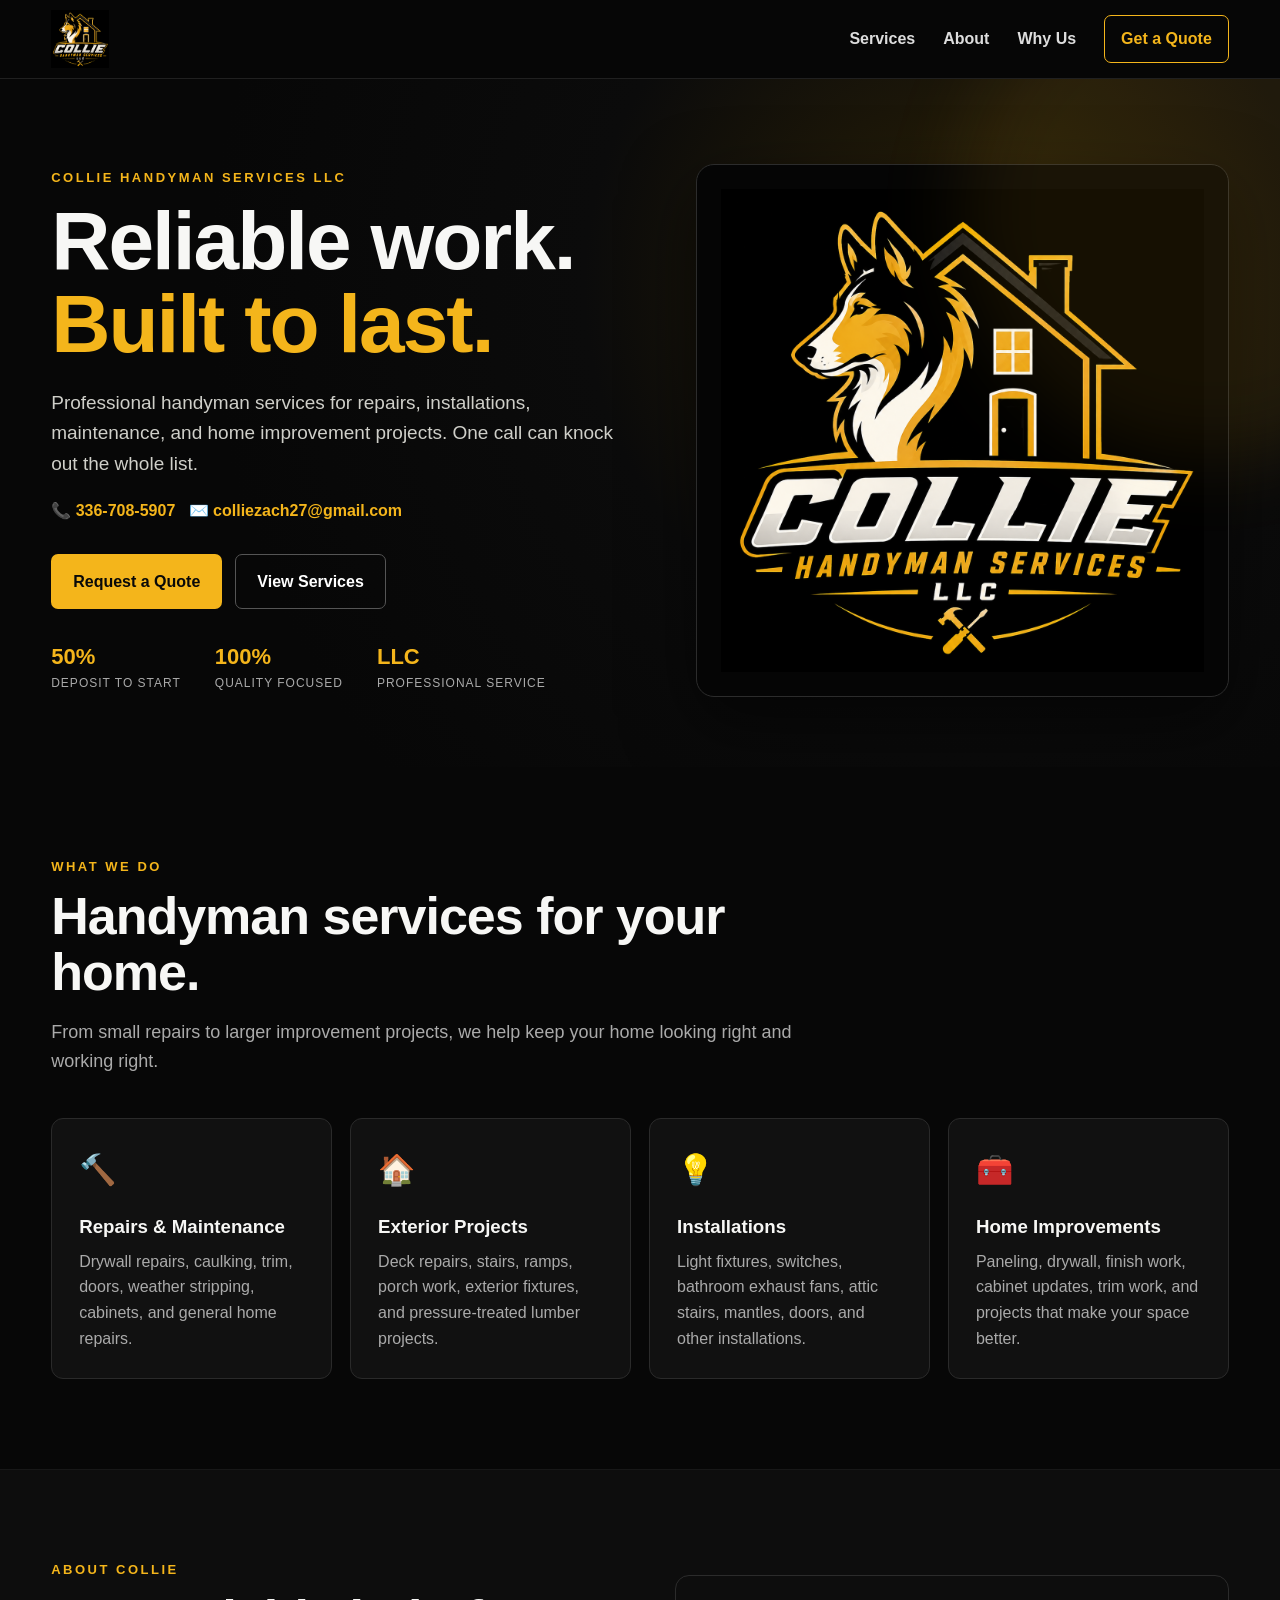
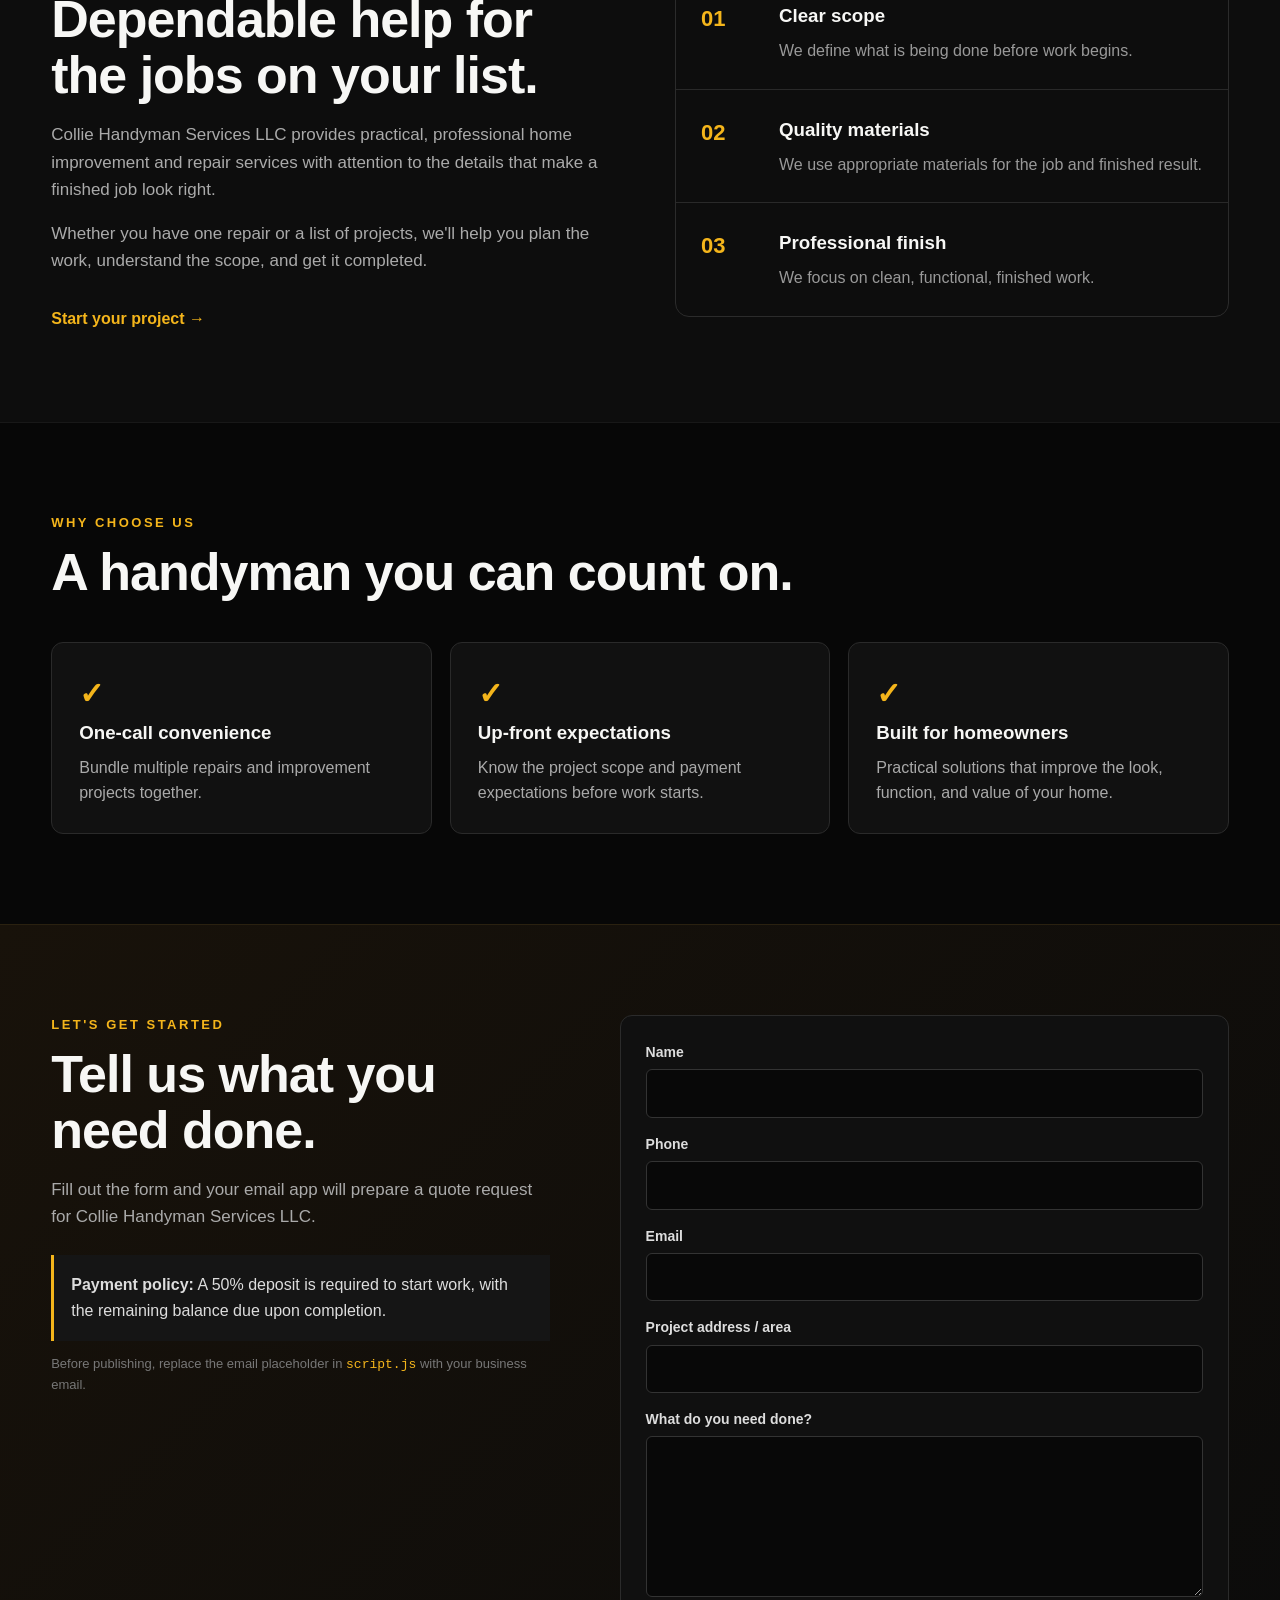
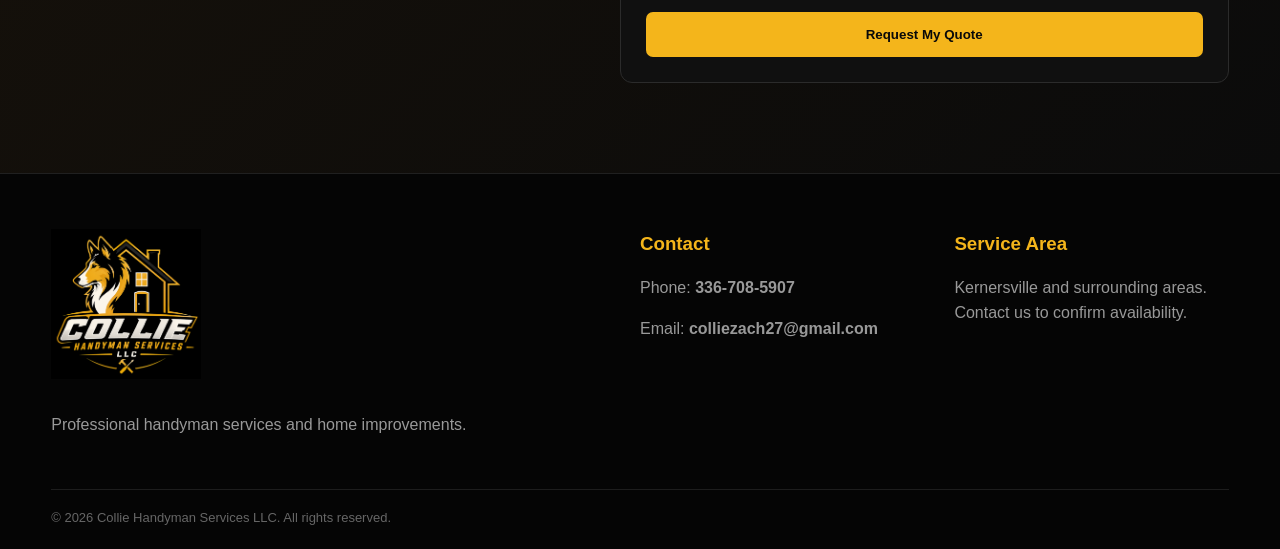
==== index.html @ a6532e0f "Add files via upload" ====
<!DOCTYPE html>
<html lang="en">
<head>
  <meta charset="UTF-8">
  <meta name="viewport" content="width=device-width, initial-scale=1.0">
  <meta name="description" content="Collie Handyman Services LLC — reliable handyman services, repairs, installations, and home improvements.">
  <title>Collie Handyman Services LLC | Home Improvements & Repairs</title>
  <link rel="icon" href="assets/logo.png">
  <link rel="stylesheet" href="style.css">
</head>
<body>
  <header class="site-header">
    <div class="container nav-wrap">
      <a class="brand" href="#top" aria-label="Collie Handyman Services home">
        <img src="assets/logo.png" alt="Collie Handyman Services LLC logo">
      </a>
      <button class="menu-toggle" aria-label="Open menu">☰</button>
      <nav class="nav" aria-label="Main navigation">
        <a href="#services">Services</a>
        <a href="#about">About</a>
        <a href="#work">Why Us</a>
        <a class="nav-cta" href="#quote">Get a Quote</a>
      </nav>
    </div>
  </header>

  <main id="top">
    <section class="hero">
      <div class="hero-glow"></div>
      <div class="container hero-grid">
        <div class="hero-copy">
          <p class="eyebrow">COLLIE HANDYMAN SERVICES LLC</p>
          <h1>Reliable work.<br><span>Built to last.</span></h1>
          <p class="hero-text">
            Professional handyman services for repairs, installations, maintenance,
            and home improvement projects. One call can knock out the whole list.
          </p>
          <p class="contact-quick"><a href="tel:336-708-5907">📞 336-708-5907</a> &nbsp; <a href="mailto:colliezach27@gmail.com">✉️ colliezach27@gmail.com</a></p>
          <div class="hero-buttons">
            <a class="btn btn-gold" href="#quote">Request a Quote</a>
            <a class="btn btn-outline" href="#services">View Services</a>
          </div>
          <div class="trust-row">
            <div><strong>50%</strong><span>Deposit to start</span></div>
            <div><strong>100%</strong><span>Quality focused</span></div>
            <div><strong>LLC</strong><span>Professional service</span></div>
          </div>
        </div>
        <div class="hero-logo-card">
          <img src="assets/logo.png" alt="Collie Handyman Services LLC">
        </div>
      </div>
    </section>

    <section id="services" class="section">
      <div class="container">
        <div class="section-heading">
          <p class="eyebrow">WHAT WE DO</p>
          <h2>Handyman services for your home.</h2>
          <p>From small repairs to larger improvement projects, we help keep your home looking right and working right.</p>
        </div>
        <div class="service-grid">
          <article class="service-card"><div class="icon">🔨</div><h3>Repairs & Maintenance</h3><p>Drywall repairs, caulking, trim, doors, weather stripping, cabinets, and general home repairs.</p></article>
          <article class="service-card"><div class="icon">🏠</div><h3>Exterior Projects</h3><p>Deck repairs, stairs, ramps, porch work, exterior fixtures, and pressure-treated lumber projects.</p></article>
          <article class="service-card"><div class="icon">💡</div><h3>Installations</h3><p>Light fixtures, switches, bathroom exhaust fans, attic stairs, mantles, doors, and other installations.</p></article>
          <article class="service-card"><div class="icon">🧰</div><h3>Home Improvements</h3><p>Paneling, drywall, finish work, cabinet updates, trim work, and projects that make your space better.</p></article>
        </div>
      </div>
    </section>

    <section id="about" class="section dark-section">
      <div class="container split">
        <div>
          <p class="eyebrow">ABOUT COLLIE</p>
          <h2>Dependable help for the jobs on your list.</h2>
          <p>
            Collie Handyman Services LLC provides practical, professional home improvement
            and repair services with attention to the details that make a finished job look right.
          </p>
          <p>
            Whether you have one repair or a list of projects, we'll help you plan the work,
            understand the scope, and get it completed.
          </p>
          <a class="text-link" href="#quote">Start your project →</a>
        </div>
        <div class="feature-box">
          <div class="feature"><span>01</span><div><h3>Clear scope</h3><p>We define what is being done before work begins.</p></div></div>
          <div class="feature"><span>02</span><div><h3>Quality materials</h3><p>We use appropriate materials for the job and finished result.</p></div></div>
          <div class="feature"><span>03</span><div><h3>Professional finish</h3><p>We focus on clean, functional, finished work.</p></div></div>
        </div>
      </div>
    </section>

    <section id="work" class="section">
      <div class="container">
        <div class="section-heading">
          <p class="eyebrow">WHY CHOOSE US</p>
          <h2>A handyman you can count on.</h2>
        </div>
        <div class="why-grid">
          <div class="why-card"><span>✓</span><h3>One-call convenience</h3><p>Bundle multiple repairs and improvement projects together.</p></div>
          <div class="why-card"><span>✓</span><h3>Up-front expectations</h3><p>Know the project scope and payment expectations before work starts.</p></div>
          <div class="why-card"><span>✓</span><h3>Built for homeowners</h3><p>Practical solutions that improve the look, function, and value of your home.</p></div>
        </div>
      </div>
    </section>

    <section id="quote" class="quote-section">
      <div class="container quote-grid">
        <div>
          <p class="eyebrow">LET'S GET STARTED</p>
          <h2>Tell us what you need done.</h2>
          <p>Fill out the form and your email app will prepare a quote request for Collie Handyman Services LLC.</p>
          <div class="deposit-note"><strong>Payment policy:</strong> A 50% deposit is required to start work, with the remaining balance due upon completion.</div>
          <p class="small-note">Before publishing, replace the email placeholder in <code>script.js</code> with your business email.</p>
        </div>
        <form id="quoteForm" class="quote-form">
          <label>Name<input name="name" required></label>
          <label>Phone<input name="phone" type="tel" required></label>
          <label>Email<input name="email" type="email" required></label>
          <label>Project address / area<input name="address"></label>
          <label>What do you need done?<textarea name="project" rows="6" required></textarea></label>
          <button class="btn btn-gold" type="submit">Request My Quote</button>
        </form>
      </div>
    </section>
  </main>

  <footer class="footer">
    <div class="container footer-grid">
      <div>
        <img class="footer-logo" src="assets/logo.png" alt="Collie Handyman Services LLC">
        <p>Professional handyman services and home improvements.</p>
      </div>
      <div>
        <h3>Contact</h3>
        <p>Phone: <strong>336-708-5907</strong></p>
        <p>Email: <strong>colliezach27@gmail.com</strong></p>
      </div>
      <div>
        <h3>Service Area</h3>
        <p>Kernersville and surrounding areas.<br>Contact us to confirm availability.</p>
      </div>
    </div>
    <div class="container copyright">© <span id="year"></span> Collie Handyman Services LLC. All rights reserved.</div>
  </footer>

  <script src="script.js"></script>
</body>
</html>
---- style.css ----
:root{
  --gold:#f4b51b; --gold2:#ffc928; --black:#070707; --panel:#111; --panel2:#171717;
  --white:#f7f7f5; --muted:#b9b9b5; --line:#2a2a2a; --max:1180px;
}
*{box-sizing:border-box} html{scroll-behavior:smooth}
body{margin:0;background:var(--black);color:var(--white);font-family:Arial,Helvetica,sans-serif;line-height:1.6}
a{color:inherit;text-decoration:none}.container{width:min(var(--max),92%);margin:auto}
.site-header{position:sticky;top:0;z-index:20;background:rgba(7,7,7,.94);backdrop-filter:blur(12px);border-bottom:1px solid #202020}
.nav-wrap{height:78px;display:flex;align-items:center;justify-content:space-between}.brand img{height:58px;width:auto;display:block}
.nav{display:flex;gap:28px;align-items:center;font-weight:700}.nav a{color:#ddd}.nav a:hover{color:var(--gold)}.nav-cta{padding:10px 16px;border:1px solid var(--gold);color:var(--gold)!important;border-radius:7px}
.menu-toggle{display:none;background:none;border:0;color:white;font-size:28px}
.hero{position:relative;overflow:hidden;padding:85px 0 70px;background:radial-gradient(circle at 75% 30%,#2b2107 0,#0b0b0b 35%,#070707 70%)}
.hero-glow{position:absolute;width:500px;height:500px;border-radius:50%;right:-180px;top:-120px;background:rgba(244,181,27,.09);filter:blur(40px)}
.hero-grid{display:grid;grid-template-columns:1.05fr .95fr;gap:55px;align-items:center}.eyebrow{letter-spacing:2.5px;color:var(--gold);font-size:13px;font-weight:800;margin:0 0 10px}
h1{font-size:clamp(48px,7vw,82px);line-height:1.02;margin:0 0 22px;letter-spacing:-2px}h1 span{color:var(--gold)}
h2{font-size:clamp(34px,5vw,52px);line-height:1.08;margin:0 0 18px;letter-spacing:-1px}h3{margin:0 0 7px}
.hero-text{font-size:19px;color:#cfcfc9;max-width:650px}.hero-buttons{display:flex;gap:13px;margin:30px 0}
.btn{display:inline-block;padding:14px 21px;border-radius:7px;font-weight:800;border:1px solid transparent;cursor:pointer;text-align:center}.btn-gold{background:var(--gold);color:#090909}.btn-gold:hover{background:var(--gold2)}.btn-outline{border-color:#555;color:white}.btn-outline:hover{border-color:var(--gold);color:var(--gold)}
.hero-logo-card{background:#050505;border:1px solid #2c2c2c;border-radius:18px;padding:24px;box-shadow:0 25px 70px rgba(0,0,0,.55)}.hero-logo-card img{display:block;width:100%;height:auto}
.trust-row{display:flex;gap:34px;margin-top:28px}.trust-row div{display:flex;flex-direction:column}.trust-row strong{color:var(--gold);font-size:22px}.trust-row span{color:#aaa;font-size:12px;text-transform:uppercase;letter-spacing:1px}
.section{padding:90px 0}.section-heading{max-width:760px;margin-bottom:42px}.section-heading>p:last-child{color:#aaa;font-size:18px}
.service-grid{display:grid;grid-template-columns:repeat(4,1fr);gap:18px}.service-card,.why-card{background:var(--panel);border:1px solid var(--line);padding:27px;border-radius:12px}.service-card:hover,.why-card:hover{border-color:#735b1c;transform:translateY(-2px);transition:.2s}.icon{font-size:30px;margin-bottom:18px}.service-card p,.why-card p{color:#aaa;margin:0}
.dark-section{background:#0d0d0d;border-top:1px solid #181818;border-bottom:1px solid #181818}.split{display:grid;grid-template-columns:1fr 1fr;gap:70px;align-items:center}.split>div>p:not(.eyebrow){color:#aaa;font-size:17px}.text-link{display:inline-block;margin-top:15px;color:var(--gold);font-weight:800}
.feature-box{border:1px solid #2b2b2b;border-radius:14px;overflow:hidden}.feature{display:grid;grid-template-columns:60px 1fr;gap:18px;padding:25px;border-bottom:1px solid #292929}.feature:last-child{border-bottom:0}.feature>span{color:var(--gold);font-weight:900;font-size:22px}.feature p{color:#999;margin:0}
.why-grid{display:grid;grid-template-columns:repeat(3,1fr);gap:18px}.why-card span{color:var(--gold);font-size:30px;font-weight:900}
.quote-section{background:linear-gradient(135deg,#18120a,#0b0b0b);padding:90px 0;border-top:1px solid #2a2110}.quote-grid{display:grid;grid-template-columns:.9fr 1.1fr;gap:70px;align-items:start}.quote-grid>div>p:not(.eyebrow){color:#aaa;font-size:17px}.deposit-note{margin-top:25px;padding:17px;border-left:3px solid var(--gold);background:#151515;color:#ddd}.small-note{font-size:13px!important;color:#777!important}.quote-form{display:grid;gap:15px;background:#101010;border:1px solid #2b2b2b;padding:25px;border-radius:12px}.quote-form label{font-weight:700;font-size:14px;color:#ddd}.quote-form input,.quote-form textarea{display:block;width:100%;margin-top:6px;background:#080808;color:white;border:1px solid #333;border-radius:6px;padding:12px;font:inherit;outline:none}.quote-form input:focus,.quote-form textarea:focus{border-color:var(--gold)}
.footer{background:#050505;border-top:1px solid #202020;padding:55px 0 20px}.footer-grid{display:grid;grid-template-columns:2fr 1fr 1fr;gap:40px}.footer-logo{width:150px;max-width:100%;margin-bottom:10px}.footer p{color:#999}.footer h3{color:var(--gold)}.copyright{border-top:1px solid #1d1d1d;margin-top:35px;padding-top:18px;color:#666;font-size:13px}
code{color:var(--gold)}
@media(max-width:900px){.hero-grid,.split,.quote-grid{grid-template-columns:1fr}.service-grid{grid-template-columns:repeat(2,1fr)}.why-grid{grid-template-columns:1fr}.hero-logo-card{max-width:620px}.nav{display:none;position:absolute;top:78px;left:0;right:0;background:#080808;border-bottom:1px solid #222;padding:18px 5%;flex-direction:column;align-items:stretch}.nav.open{display:flex}.menu-toggle{display:block}.footer-grid{grid-template-columns:1fr 1fr}}
@media(max-width:560px){.service-grid,.footer-grid{grid-template-columns:1fr}.hero{padding-top:55px}.section,.quote-section{padding:65px 0}.trust-row{gap:16px}.trust-row strong{font-size:18px}.brand img{height:50px}.hero-buttons{flex-direction:column}.btn{width:100%}}

.contact-quick{font-weight:700;margin-top:16px}.contact-quick a{color:var(--gold)}.contact-quick a:hover{text-decoration:underline}
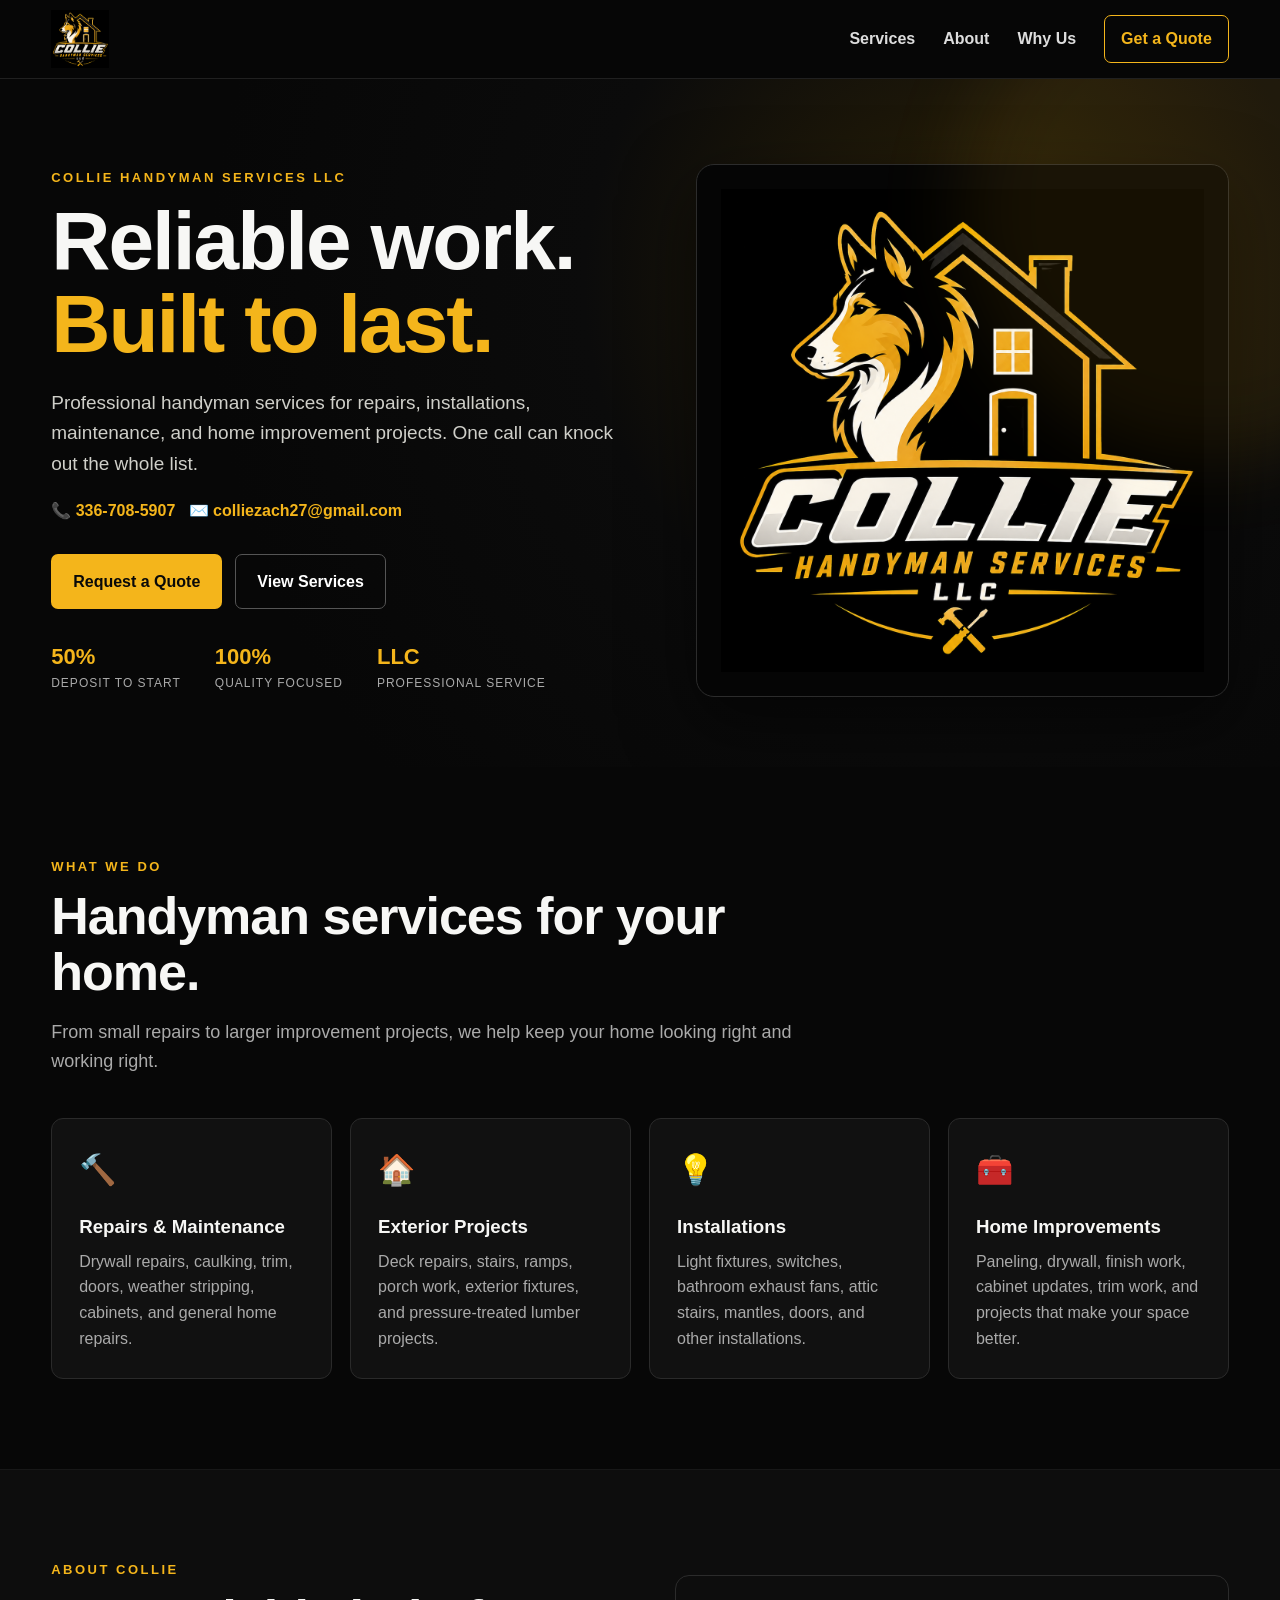
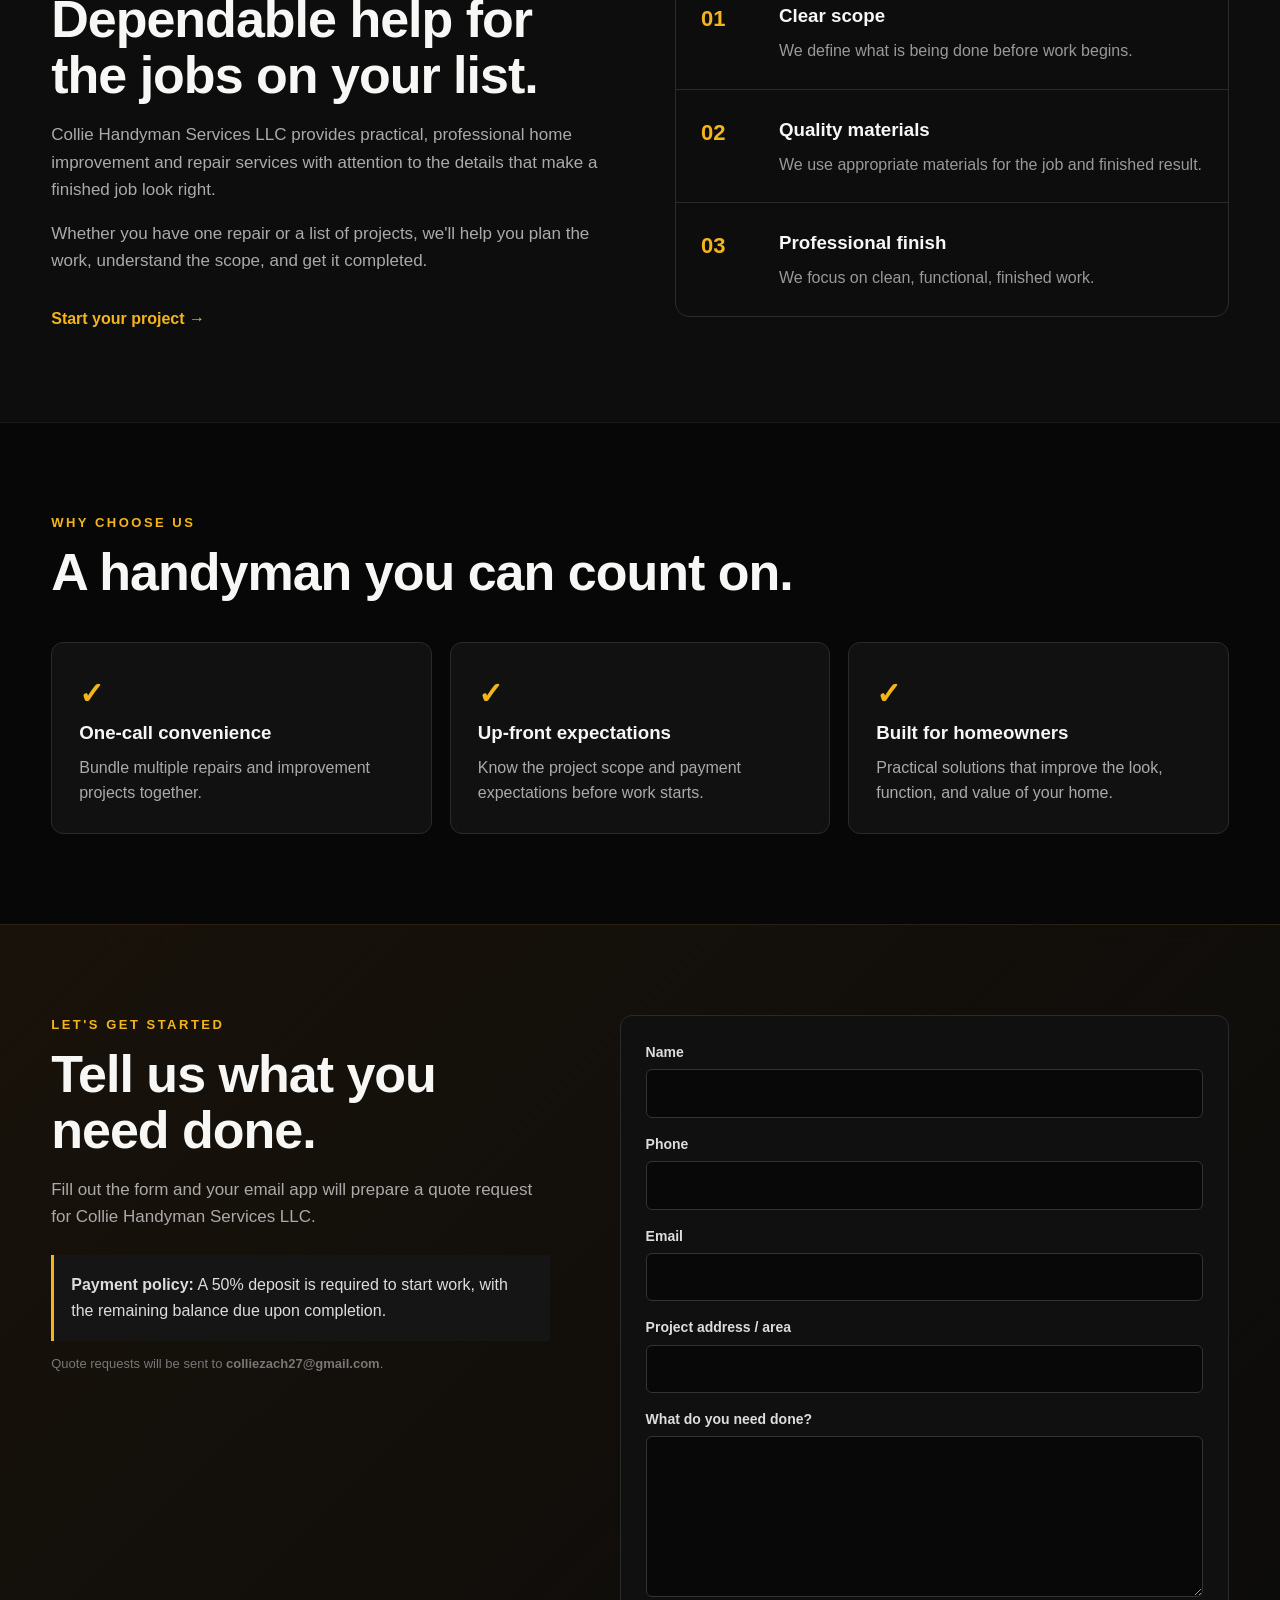
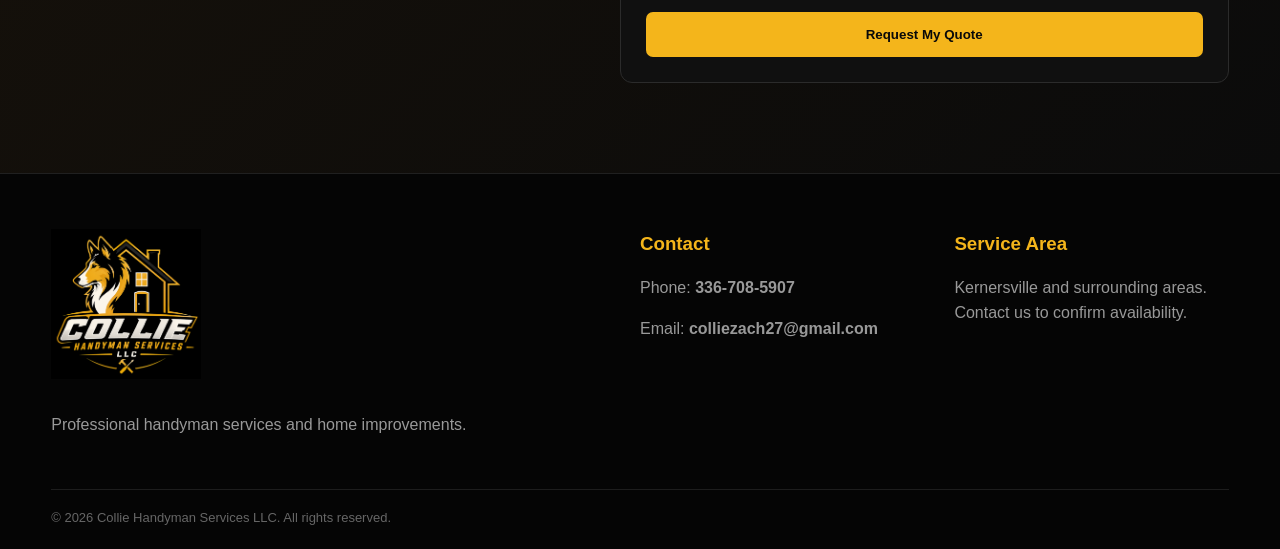
==== commit 49449f76: "Add files via upload" ====
--- a/index.html
+++ b/index.html
@@ -112,7 +112,7 @@
           <h2>Tell us what you need done.</h2>
           <p>Fill out the form and your email app will prepare a quote request for Collie Handyman Services LLC.</p>
           <div class="deposit-note"><strong>Payment policy:</strong> A 50% deposit is required to start work, with the remaining balance due upon completion.</div>
-          <p class="small-note">Before publishing, replace the email placeholder in <code>script.js</code> with your business email.</p>
+          <p class="small-note">Quote requests will be sent to <strong>colliezach27@gmail.com</strong>.</p>
         </div>
         <form id="quoteForm" class="quote-form">
           <label>Name<input name="name" required></label>
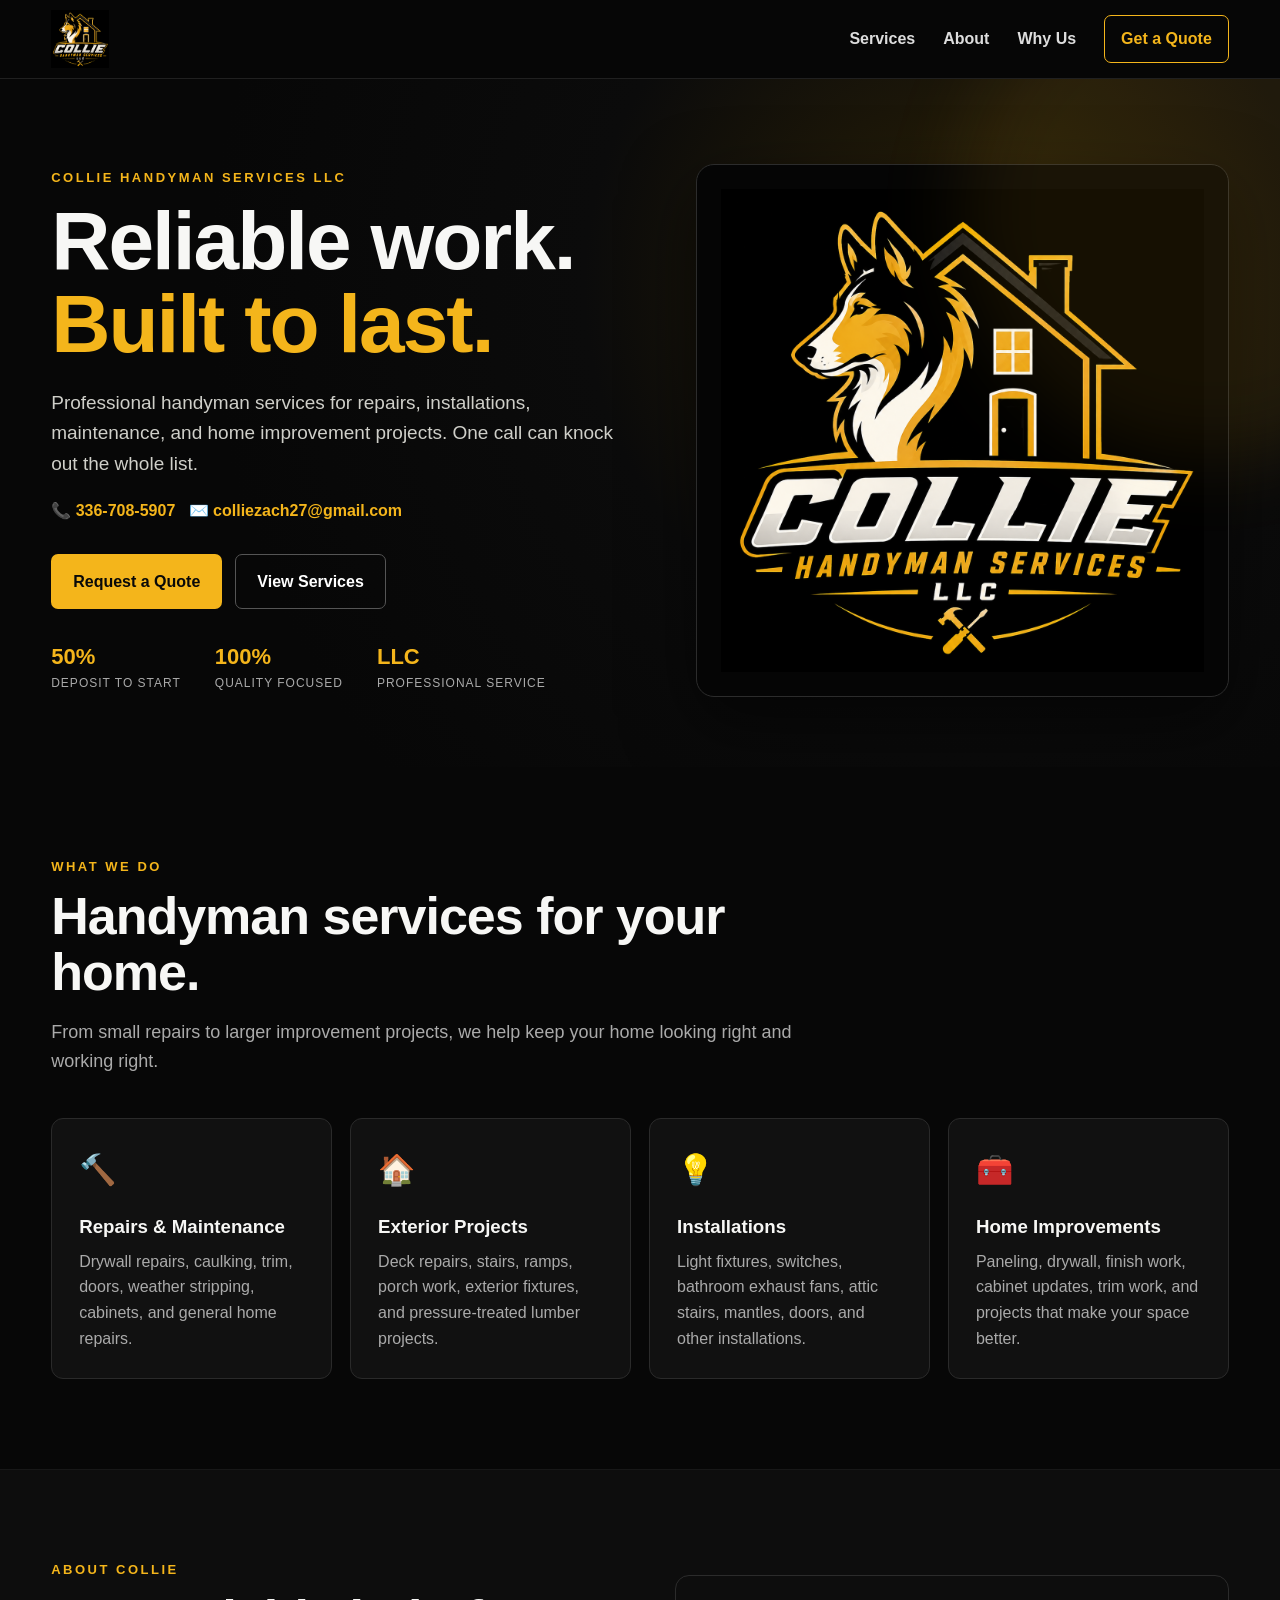
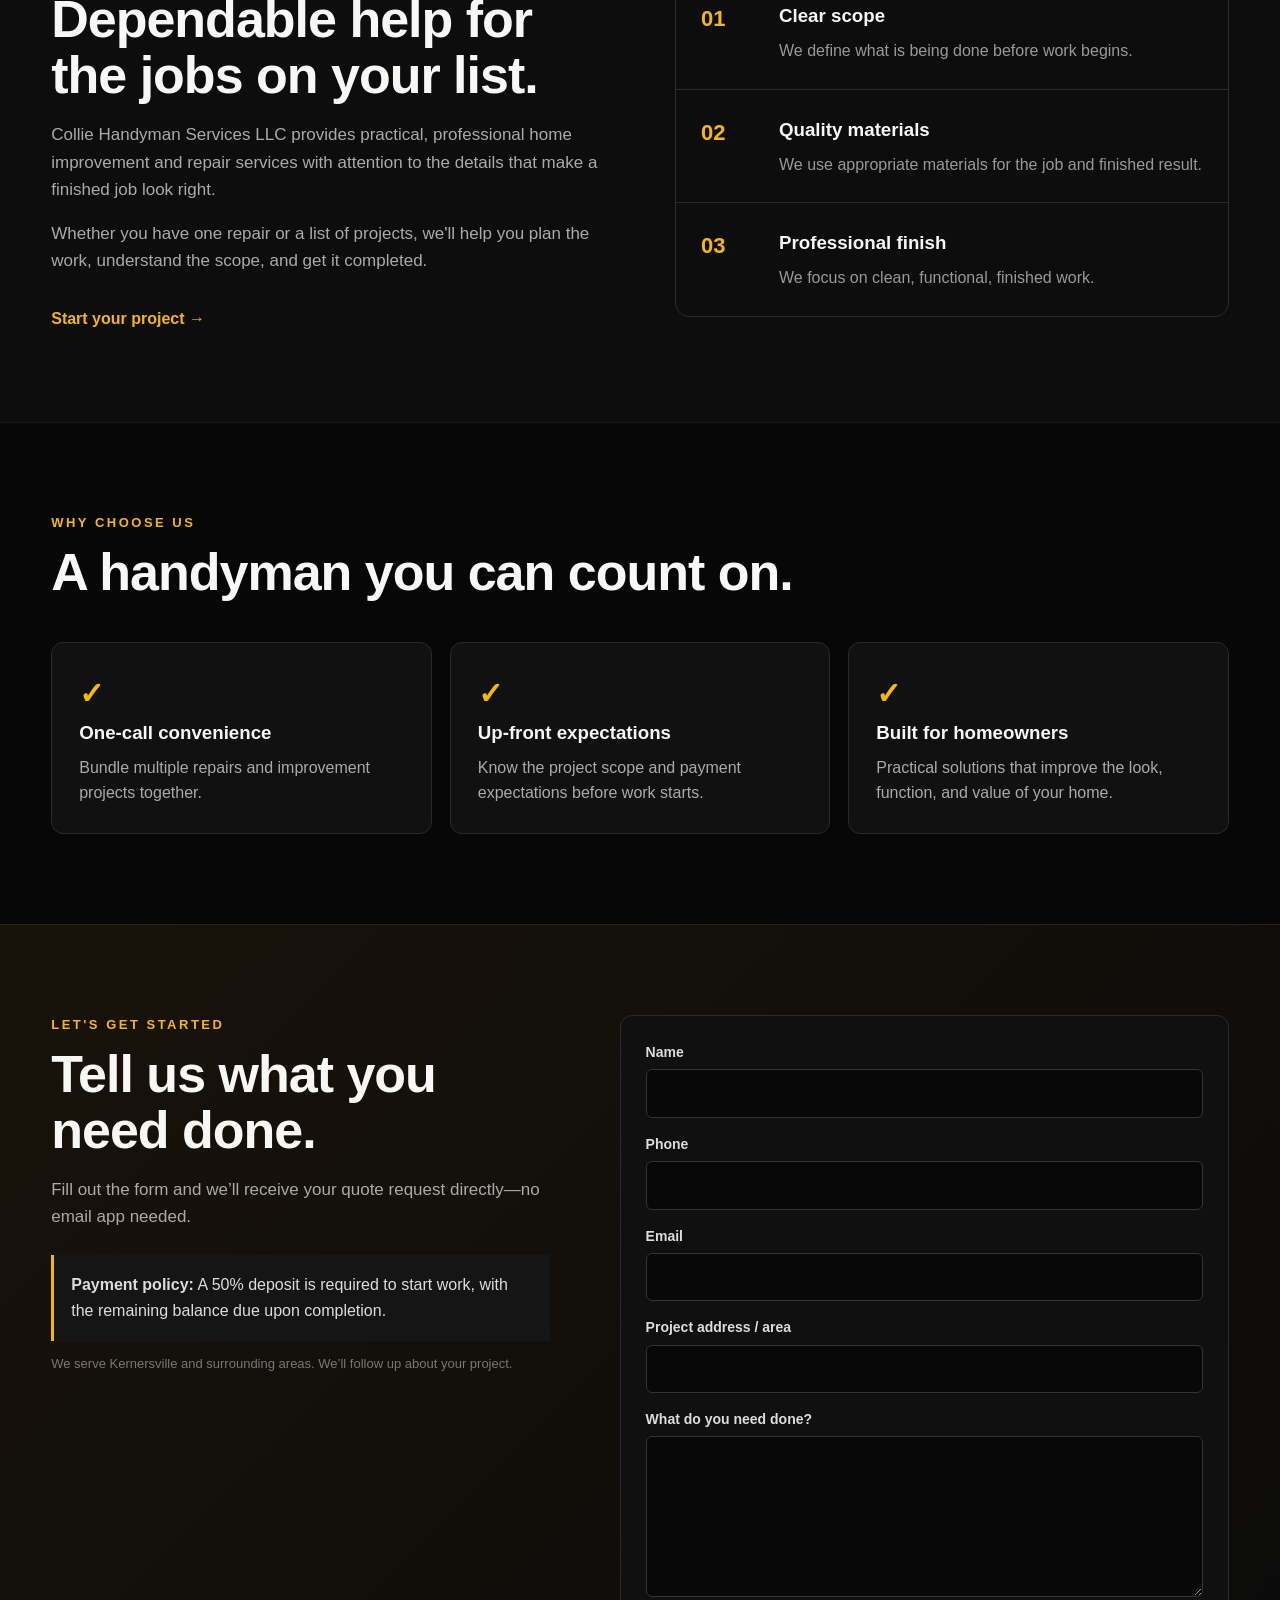
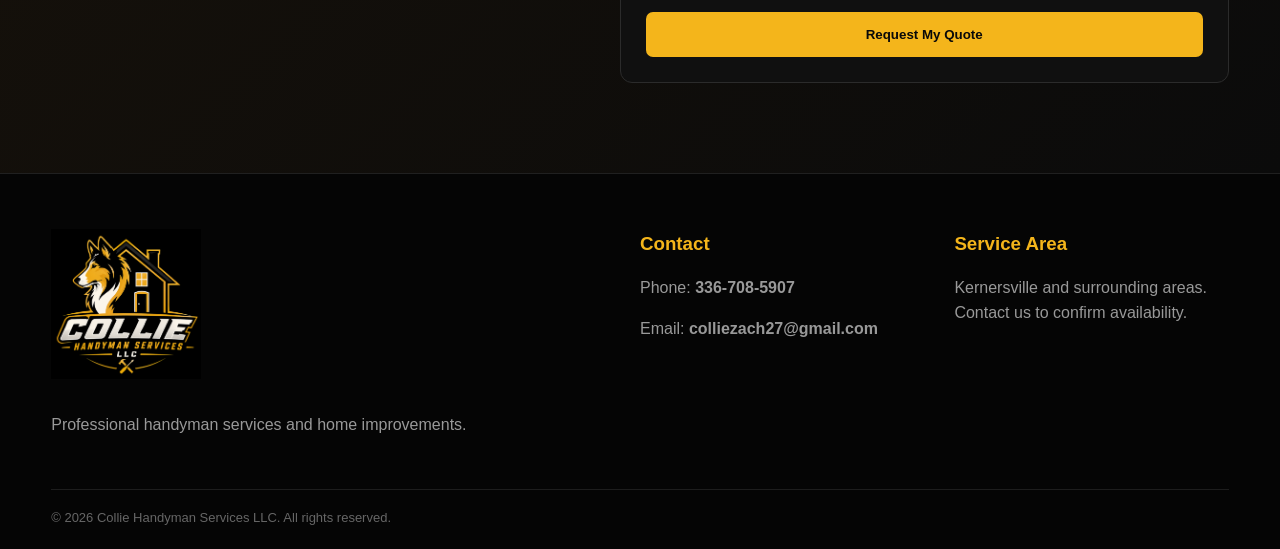
==== commit 4ca0c774: "Add files via upload" ====
--- a/index.html
+++ b/index.html
@@ -1,150 +1,154 @@
-<!DOCTYPE html>
-<html lang="en">
-<head>
-  <meta charset="UTF-8">
-  <meta name="viewport" content="width=device-width, initial-scale=1.0">
-  <meta name="description" content="Collie Handyman Services LLC — reliable handyman services, repairs, installations, and home improvements.">
-  <title>Collie Handyman Services LLC | Home Improvements & Repairs</title>
-  <link rel="icon" href="assets/logo.png">
-  <link rel="stylesheet" href="style.css">
-</head>
-<body>
-  <header class="site-header">
-    <div class="container nav-wrap">
-      <a class="brand" href="#top" aria-label="Collie Handyman Services home">
-        <img src="assets/logo.png" alt="Collie Handyman Services LLC logo">
-      </a>
-      <button class="menu-toggle" aria-label="Open menu">☰</button>
-      <nav class="nav" aria-label="Main navigation">
-        <a href="#services">Services</a>
-        <a href="#about">About</a>
-        <a href="#work">Why Us</a>
-        <a class="nav-cta" href="#quote">Get a Quote</a>
-      </nav>
-    </div>
-  </header>
-
-  <main id="top">
-    <section class="hero">
-      <div class="hero-glow"></div>
-      <div class="container hero-grid">
-        <div class="hero-copy">
-          <p class="eyebrow">COLLIE HANDYMAN SERVICES LLC</p>
-          <h1>Reliable work.<br><span>Built to last.</span></h1>
-          <p class="hero-text">
-            Professional handyman services for repairs, installations, maintenance,
-            and home improvement projects. One call can knock out the whole list.
-          </p>
-          <p class="contact-quick"><a href="tel:336-708-5907">📞 336-708-5907</a> &nbsp; <a href="mailto:colliezach27@gmail.com">✉️ colliezach27@gmail.com</a></p>
-          <div class="hero-buttons">
-            <a class="btn btn-gold" href="#quote">Request a Quote</a>
-            <a class="btn btn-outline" href="#services">View Services</a>
-          </div>
-          <div class="trust-row">
-            <div><strong>50%</strong><span>Deposit to start</span></div>
-            <div><strong>100%</strong><span>Quality focused</span></div>
-            <div><strong>LLC</strong><span>Professional service</span></div>
-          </div>
-        </div>
-        <div class="hero-logo-card">
-          <img src="assets/logo.png" alt="Collie Handyman Services LLC">
-        </div>
-      </div>
-    </section>
-
-    <section id="services" class="section">
-      <div class="container">
-        <div class="section-heading">
-          <p class="eyebrow">WHAT WE DO</p>
-          <h2>Handyman services for your home.</h2>
-          <p>From small repairs to larger improvement projects, we help keep your home looking right and working right.</p>
-        </div>
-        <div class="service-grid">
-          <article class="service-card"><div class="icon">🔨</div><h3>Repairs & Maintenance</h3><p>Drywall repairs, caulking, trim, doors, weather stripping, cabinets, and general home repairs.</p></article>
-          <article class="service-card"><div class="icon">🏠</div><h3>Exterior Projects</h3><p>Deck repairs, stairs, ramps, porch work, exterior fixtures, and pressure-treated lumber projects.</p></article>
-          <article class="service-card"><div class="icon">💡</div><h3>Installations</h3><p>Light fixtures, switches, bathroom exhaust fans, attic stairs, mantles, doors, and other installations.</p></article>
-          <article class="service-card"><div class="icon">🧰</div><h3>Home Improvements</h3><p>Paneling, drywall, finish work, cabinet updates, trim work, and projects that make your space better.</p></article>
-        </div>
-      </div>
-    </section>
-
-    <section id="about" class="section dark-section">
-      <div class="container split">
-        <div>
-          <p class="eyebrow">ABOUT COLLIE</p>
-          <h2>Dependable help for the jobs on your list.</h2>
-          <p>
-            Collie Handyman Services LLC provides practical, professional home improvement
-            and repair services with attention to the details that make a finished job look right.
-          </p>
-          <p>
-            Whether you have one repair or a list of projects, we'll help you plan the work,
-            understand the scope, and get it completed.
-          </p>
-          <a class="text-link" href="#quote">Start your project →</a>
-        </div>
-        <div class="feature-box">
-          <div class="feature"><span>01</span><div><h3>Clear scope</h3><p>We define what is being done before work begins.</p></div></div>
-          <div class="feature"><span>02</span><div><h3>Quality materials</h3><p>We use appropriate materials for the job and finished result.</p></div></div>
-          <div class="feature"><span>03</span><div><h3>Professional finish</h3><p>We focus on clean, functional, finished work.</p></div></div>
-        </div>
-      </div>
-    </section>
-
-    <section id="work" class="section">
-      <div class="container">
-        <div class="section-heading">
-          <p class="eyebrow">WHY CHOOSE US</p>
-          <h2>A handyman you can count on.</h2>
-        </div>
-        <div class="why-grid">
-          <div class="why-card"><span>✓</span><h3>One-call convenience</h3><p>Bundle multiple repairs and improvement projects together.</p></div>
-          <div class="why-card"><span>✓</span><h3>Up-front expectations</h3><p>Know the project scope and payment expectations before work starts.</p></div>
-          <div class="why-card"><span>✓</span><h3>Built for homeowners</h3><p>Practical solutions that improve the look, function, and value of your home.</p></div>
-        </div>
-      </div>
-    </section>
-
-    <section id="quote" class="quote-section">
-      <div class="container quote-grid">
-        <div>
-          <p class="eyebrow">LET'S GET STARTED</p>
-          <h2>Tell us what you need done.</h2>
-          <p>Fill out the form and your email app will prepare a quote request for Collie Handyman Services LLC.</p>
-          <div class="deposit-note"><strong>Payment policy:</strong> A 50% deposit is required to start work, with the remaining balance due upon completion.</div>
-          <p class="small-note">Quote requests will be sent to <strong>colliezach27@gmail.com</strong>.</p>
-        </div>
-        <form id="quoteForm" class="quote-form">
-          <label>Name<input name="name" required></label>
-          <label>Phone<input name="phone" type="tel" required></label>
-          <label>Email<input name="email" type="email" required></label>
-          <label>Project address / area<input name="address"></label>
-          <label>What do you need done?<textarea name="project" rows="6" required></textarea></label>
-          <button class="btn btn-gold" type="submit">Request My Quote</button>
-        </form>
-      </div>
-    </section>
-  </main>
-
-  <footer class="footer">
-    <div class="container footer-grid">
-      <div>
-        <img class="footer-logo" src="assets/logo.png" alt="Collie Handyman Services LLC">
-        <p>Professional handyman services and home improvements.</p>
-      </div>
-      <div>
-        <h3>Contact</h3>
-        <p>Phone: <strong>336-708-5907</strong></p>
-        <p>Email: <strong>colliezach27@gmail.com</strong></p>
-      </div>
-      <div>
-        <h3>Service Area</h3>
-        <p>Kernersville and surrounding areas.<br>Contact us to confirm availability.</p>
-      </div>
-    </div>
-    <div class="container copyright">© <span id="year"></span> Collie Handyman Services LLC. All rights reserved.</div>
-  </footer>
-
-  <script src="script.js"></script>
-</body>
-</html>
+<!DOCTYPE html>
+<html lang="en">
+<head>
+  <meta charset="UTF-8">
+  <meta name="viewport" content="width=device-width, initial-scale=1.0">
+  <meta name="description" content="Collie Handyman Services LLC — reliable handyman services, repairs, installations, and home improvements.">
+  <title>Collie Handyman Services LLC | Home Improvements & Repairs</title>
+  <link rel="icon" href="assets/logo.png">
+  <link rel="stylesheet" href="style.css">
+</head>
+<body>
+  <header class="site-header">
+    <div class="container nav-wrap">
+      <a class="brand" href="#top" aria-label="Collie Handyman Services home">
+        <img src="assets/logo.png" alt="Collie Handyman Services LLC logo">
+      </a>
+      <button class="menu-toggle" aria-label="Open menu">☰</button>
+      <nav class="nav" aria-label="Main navigation">
+        <a href="#services">Services</a>
+        <a href="#about">About</a>
+        <a href="#work">Why Us</a>
+        <a class="nav-cta" href="#quote">Get a Quote</a>
+      </nav>
+    </div>
+  </header>
+
+  <main id="top">
+    <section class="hero">
+      <div class="hero-glow"></div>
+      <div class="container hero-grid">
+        <div class="hero-copy">
+          <p class="eyebrow">COLLIE HANDYMAN SERVICES LLC</p>
+          <h1>Reliable work.<br><span>Built to last.</span></h1>
+          <p class="hero-text">
+            Professional handyman services for repairs, installations, maintenance,
+            and home improvement projects. One call can knock out the whole list.
+          </p>
+          <p class="contact-quick"><a href="tel:336-708-5907">📞 336-708-5907</a> &nbsp; <a href="mailto:colliezach27@gmail.com">✉️ colliezach27@gmail.com</a></p>
+          <div class="hero-buttons">
+            <a class="btn btn-gold" href="#quote">Request a Quote</a>
+            <a class="btn btn-outline" href="#services">View Services</a>
+          </div>
+          <div class="trust-row">
+            <div><strong>50%</strong><span>Deposit to start</span></div>
+            <div><strong>100%</strong><span>Quality focused</span></div>
+            <div><strong>LLC</strong><span>Professional service</span></div>
+          </div>
+        </div>
+        <div class="hero-logo-card">
+          <img src="assets/logo.png" alt="Collie Handyman Services LLC">
+        </div>
+      </div>
+    </section>
+
+    <section id="services" class="section">
+      <div class="container">
+        <div class="section-heading">
+          <p class="eyebrow">WHAT WE DO</p>
+          <h2>Handyman services for your home.</h2>
+          <p>From small repairs to larger improvement projects, we help keep your home looking right and working right.</p>
+        </div>
+        <div class="service-grid">
+          <article class="service-card"><div class="icon">🔨</div><h3>Repairs & Maintenance</h3><p>Drywall repairs, caulking, trim, doors, weather stripping, cabinets, and general home repairs.</p></article>
+          <article class="service-card"><div class="icon">🏠</div><h3>Exterior Projects</h3><p>Deck repairs, stairs, ramps, porch work, exterior fixtures, and pressure-treated lumber projects.</p></article>
+          <article class="service-card"><div class="icon">💡</div><h3>Installations</h3><p>Light fixtures, switches, bathroom exhaust fans, attic stairs, mantles, doors, and other installations.</p></article>
+          <article class="service-card"><div class="icon">🧰</div><h3>Home Improvements</h3><p>Paneling, drywall, finish work, cabinet updates, trim work, and projects that make your space better.</p></article>
+        </div>
+      </div>
+    </section>
+
+    <section id="about" class="section dark-section">
+      <div class="container split">
+        <div>
+          <p class="eyebrow">ABOUT COLLIE</p>
+          <h2>Dependable help for the jobs on your list.</h2>
+          <p>
+            Collie Handyman Services LLC provides practical, professional home improvement
+            and repair services with attention to the details that make a finished job look right.
+          </p>
+          <p>
+            Whether you have one repair or a list of projects, we'll help you plan the work,
+            understand the scope, and get it completed.
+          </p>
+          <a class="text-link" href="#quote">Start your project →</a>
+        </div>
+        <div class="feature-box">
+          <div class="feature"><span>01</span><div><h3>Clear scope</h3><p>We define what is being done before work begins.</p></div></div>
+          <div class="feature"><span>02</span><div><h3>Quality materials</h3><p>We use appropriate materials for the job and finished result.</p></div></div>
+          <div class="feature"><span>03</span><div><h3>Professional finish</h3><p>We focus on clean, functional, finished work.</p></div></div>
+        </div>
+      </div>
+    </section>
+
+    <section id="work" class="section">
+      <div class="container">
+        <div class="section-heading">
+          <p class="eyebrow">WHY CHOOSE US</p>
+          <h2>A handyman you can count on.</h2>
+        </div>
+        <div class="why-grid">
+          <div class="why-card"><span>✓</span><h3>One-call convenience</h3><p>Bundle multiple repairs and improvement projects together.</p></div>
+          <div class="why-card"><span>✓</span><h3>Up-front expectations</h3><p>Know the project scope and payment expectations before work starts.</p></div>
+          <div class="why-card"><span>✓</span><h3>Built for homeowners</h3><p>Practical solutions that improve the look, function, and value of your home.</p></div>
+        </div>
+      </div>
+    </section>
+
+    <section id="quote" class="quote-section">
+      <div class="container quote-grid">
+        <div>
+          <p class="eyebrow">LET'S GET STARTED</p>
+          <h2>Tell us what you need done.</h2>
+          <p>Fill out the form and we’ll receive your quote request directly—no email app needed.</p>
+          <div class="deposit-note"><strong>Payment policy:</strong> A 50% deposit is required to start work, with the remaining balance due upon completion.</div>
+          <p class="small-note">We serve Kernersville and surrounding areas. We’ll follow up about your project.</p>
+        </div>
+        <form id="quoteForm" class="quote-form" action="https://formsubmit.co/colliezach27@gmail.com" method="POST">
+          <input type="hidden" name="_subject" value="New Quote Request — Collie Handyman Services LLC">
+          <input type="hidden" name="_next" value="https://colliehandymanservices.com/thanks.html">
+          <input type="hidden" name="_template" value="table">
+          <input class="honeypot" type="text" name="_honey" tabindex="-1" autocomplete="off" aria-hidden="true">
+          <label>Name<input name="name" required></label>
+          <label>Phone<input name="phone" type="tel" required></label>
+          <label>Email<input name="email" type="email" required></label>
+          <label>Project address / area<input name="address" required></label>
+          <label>What do you need done?<textarea name="message" rows="6" required></textarea></label>
+          <button class="btn btn-gold" type="submit">Request My Quote</button>
+        </form>
+      </div>
+    </section>
+  </main>
+
+  <footer class="footer">
+    <div class="container footer-grid">
+      <div>
+        <img class="footer-logo" src="assets/logo.png" alt="Collie Handyman Services LLC">
+        <p>Professional handyman services and home improvements.</p>
+      </div>
+      <div>
+        <h3>Contact</h3>
+        <p>Phone: <strong>336-708-5907</strong></p>
+        <p>Email: <strong>colliezach27@gmail.com</strong></p>
+      </div>
+      <div>
+        <h3>Service Area</h3>
+        <p>Kernersville and surrounding areas.<br>Contact us to confirm availability.</p>
+      </div>
+    </div>
+    <div class="container copyright">© <span id="year"></span> Collie Handyman Services LLC. All rights reserved.</div>
+  </footer>
+
+  <script src="script.js"></script>
+</body>
+</html>
--- a/style.css
+++ b/style.css
@@ -1,32 +1,33 @@
-:root{
-  --gold:#f4b51b; --gold2:#ffc928; --black:#070707; --panel:#111; --panel2:#171717;
-  --white:#f7f7f5; --muted:#b9b9b5; --line:#2a2a2a; --max:1180px;
-}
-*{box-sizing:border-box} html{scroll-behavior:smooth}
-body{margin:0;background:var(--black);color:var(--white);font-family:Arial,Helvetica,sans-serif;line-height:1.6}
-a{color:inherit;text-decoration:none}.container{width:min(var(--max),92%);margin:auto}
-.site-header{position:sticky;top:0;z-index:20;background:rgba(7,7,7,.94);backdrop-filter:blur(12px);border-bottom:1px solid #202020}
-.nav-wrap{height:78px;display:flex;align-items:center;justify-content:space-between}.brand img{height:58px;width:auto;display:block}
-.nav{display:flex;gap:28px;align-items:center;font-weight:700}.nav a{color:#ddd}.nav a:hover{color:var(--gold)}.nav-cta{padding:10px 16px;border:1px solid var(--gold);color:var(--gold)!important;border-radius:7px}
-.menu-toggle{display:none;background:none;border:0;color:white;font-size:28px}
-.hero{position:relative;overflow:hidden;padding:85px 0 70px;background:radial-gradient(circle at 75% 30%,#2b2107 0,#0b0b0b 35%,#070707 70%)}
-.hero-glow{position:absolute;width:500px;height:500px;border-radius:50%;right:-180px;top:-120px;background:rgba(244,181,27,.09);filter:blur(40px)}
-.hero-grid{display:grid;grid-template-columns:1.05fr .95fr;gap:55px;align-items:center}.eyebrow{letter-spacing:2.5px;color:var(--gold);font-size:13px;font-weight:800;margin:0 0 10px}
-h1{font-size:clamp(48px,7vw,82px);line-height:1.02;margin:0 0 22px;letter-spacing:-2px}h1 span{color:var(--gold)}
-h2{font-size:clamp(34px,5vw,52px);line-height:1.08;margin:0 0 18px;letter-spacing:-1px}h3{margin:0 0 7px}
-.hero-text{font-size:19px;color:#cfcfc9;max-width:650px}.hero-buttons{display:flex;gap:13px;margin:30px 0}
-.btn{display:inline-block;padding:14px 21px;border-radius:7px;font-weight:800;border:1px solid transparent;cursor:pointer;text-align:center}.btn-gold{background:var(--gold);color:#090909}.btn-gold:hover{background:var(--gold2)}.btn-outline{border-color:#555;color:white}.btn-outline:hover{border-color:var(--gold);color:var(--gold)}
-.hero-logo-card{background:#050505;border:1px solid #2c2c2c;border-radius:18px;padding:24px;box-shadow:0 25px 70px rgba(0,0,0,.55)}.hero-logo-card img{display:block;width:100%;height:auto}
-.trust-row{display:flex;gap:34px;margin-top:28px}.trust-row div{display:flex;flex-direction:column}.trust-row strong{color:var(--gold);font-size:22px}.trust-row span{color:#aaa;font-size:12px;text-transform:uppercase;letter-spacing:1px}
-.section{padding:90px 0}.section-heading{max-width:760px;margin-bottom:42px}.section-heading>p:last-child{color:#aaa;font-size:18px}
-.service-grid{display:grid;grid-template-columns:repeat(4,1fr);gap:18px}.service-card,.why-card{background:var(--panel);border:1px solid var(--line);padding:27px;border-radius:12px}.service-card:hover,.why-card:hover{border-color:#735b1c;transform:translateY(-2px);transition:.2s}.icon{font-size:30px;margin-bottom:18px}.service-card p,.why-card p{color:#aaa;margin:0}
-.dark-section{background:#0d0d0d;border-top:1px solid #181818;border-bottom:1px solid #181818}.split{display:grid;grid-template-columns:1fr 1fr;gap:70px;align-items:center}.split>div>p:not(.eyebrow){color:#aaa;font-size:17px}.text-link{display:inline-block;margin-top:15px;color:var(--gold);font-weight:800}
-.feature-box{border:1px solid #2b2b2b;border-radius:14px;overflow:hidden}.feature{display:grid;grid-template-columns:60px 1fr;gap:18px;padding:25px;border-bottom:1px solid #292929}.feature:last-child{border-bottom:0}.feature>span{color:var(--gold);font-weight:900;font-size:22px}.feature p{color:#999;margin:0}
-.why-grid{display:grid;grid-template-columns:repeat(3,1fr);gap:18px}.why-card span{color:var(--gold);font-size:30px;font-weight:900}
-.quote-section{background:linear-gradient(135deg,#18120a,#0b0b0b);padding:90px 0;border-top:1px solid #2a2110}.quote-grid{display:grid;grid-template-columns:.9fr 1.1fr;gap:70px;align-items:start}.quote-grid>div>p:not(.eyebrow){color:#aaa;font-size:17px}.deposit-note{margin-top:25px;padding:17px;border-left:3px solid var(--gold);background:#151515;color:#ddd}.small-note{font-size:13px!important;color:#777!important}.quote-form{display:grid;gap:15px;background:#101010;border:1px solid #2b2b2b;padding:25px;border-radius:12px}.quote-form label{font-weight:700;font-size:14px;color:#ddd}.quote-form input,.quote-form textarea{display:block;width:100%;margin-top:6px;background:#080808;color:white;border:1px solid #333;border-radius:6px;padding:12px;font:inherit;outline:none}.quote-form input:focus,.quote-form textarea:focus{border-color:var(--gold)}
-.footer{background:#050505;border-top:1px solid #202020;padding:55px 0 20px}.footer-grid{display:grid;grid-template-columns:2fr 1fr 1fr;gap:40px}.footer-logo{width:150px;max-width:100%;margin-bottom:10px}.footer p{color:#999}.footer h3{color:var(--gold)}.copyright{border-top:1px solid #1d1d1d;margin-top:35px;padding-top:18px;color:#666;font-size:13px}
-code{color:var(--gold)}
-@media(max-width:900px){.hero-grid,.split,.quote-grid{grid-template-columns:1fr}.service-grid{grid-template-columns:repeat(2,1fr)}.why-grid{grid-template-columns:1fr}.hero-logo-card{max-width:620px}.nav{display:none;position:absolute;top:78px;left:0;right:0;background:#080808;border-bottom:1px solid #222;padding:18px 5%;flex-direction:column;align-items:stretch}.nav.open{display:flex}.menu-toggle{display:block}.footer-grid{grid-template-columns:1fr 1fr}}
-@media(max-width:560px){.service-grid,.footer-grid{grid-template-columns:1fr}.hero{padding-top:55px}.section,.quote-section{padding:65px 0}.trust-row{gap:16px}.trust-row strong{font-size:18px}.brand img{height:50px}.hero-buttons{flex-direction:column}.btn{width:100%}}
-
+:root{
+  --gold:#f4b51b; --gold2:#ffc928; --black:#070707; --panel:#111; --panel2:#171717;
+  --white:#f7f7f5; --muted:#b9b9b5; --line:#2a2a2a; --max:1180px;
+}
+*{box-sizing:border-box} html{scroll-behavior:smooth}
+body{margin:0;background:var(--black);color:var(--white);font-family:Arial,Helvetica,sans-serif;line-height:1.6}
+a{color:inherit;text-decoration:none}.container{width:min(var(--max),92%);margin:auto}
+.site-header{position:sticky;top:0;z-index:20;background:rgba(7,7,7,.94);backdrop-filter:blur(12px);border-bottom:1px solid #202020}
+.nav-wrap{height:78px;display:flex;align-items:center;justify-content:space-between}.brand img{height:58px;width:auto;display:block}
+.nav{display:flex;gap:28px;align-items:center;font-weight:700}.nav a{color:#ddd}.nav a:hover{color:var(--gold)}.nav-cta{padding:10px 16px;border:1px solid var(--gold);color:var(--gold)!important;border-radius:7px}
+.menu-toggle{display:none;background:none;border:0;color:white;font-size:28px}
+.hero{position:relative;overflow:hidden;padding:85px 0 70px;background:radial-gradient(circle at 75% 30%,#2b2107 0,#0b0b0b 35%,#070707 70%)}
+.hero-glow{position:absolute;width:500px;height:500px;border-radius:50%;right:-180px;top:-120px;background:rgba(244,181,27,.09);filter:blur(40px)}
+.hero-grid{display:grid;grid-template-columns:1.05fr .95fr;gap:55px;align-items:center}.eyebrow{letter-spacing:2.5px;color:var(--gold);font-size:13px;font-weight:800;margin:0 0 10px}
+h1{font-size:clamp(48px,7vw,82px);line-height:1.02;margin:0 0 22px;letter-spacing:-2px}h1 span{color:var(--gold)}
+h2{font-size:clamp(34px,5vw,52px);line-height:1.08;margin:0 0 18px;letter-spacing:-1px}h3{margin:0 0 7px}
+.hero-text{font-size:19px;color:#cfcfc9;max-width:650px}.hero-buttons{display:flex;gap:13px;margin:30px 0}
+.btn{display:inline-block;padding:14px 21px;border-radius:7px;font-weight:800;border:1px solid transparent;cursor:pointer;text-align:center}.btn-gold{background:var(--gold);color:#090909}.btn-gold:hover{background:var(--gold2)}.btn-outline{border-color:#555;color:white}.btn-outline:hover{border-color:var(--gold);color:var(--gold)}
+.hero-logo-card{background:#050505;border:1px solid #2c2c2c;border-radius:18px;padding:24px;box-shadow:0 25px 70px rgba(0,0,0,.55)}.hero-logo-card img{display:block;width:100%;height:auto}
+.trust-row{display:flex;gap:34px;margin-top:28px}.trust-row div{display:flex;flex-direction:column}.trust-row strong{color:var(--gold);font-size:22px}.trust-row span{color:#aaa;font-size:12px;text-transform:uppercase;letter-spacing:1px}
+.section{padding:90px 0}.section-heading{max-width:760px;margin-bottom:42px}.section-heading>p:last-child{color:#aaa;font-size:18px}
+.service-grid{display:grid;grid-template-columns:repeat(4,1fr);gap:18px}.service-card,.why-card{background:var(--panel);border:1px solid var(--line);padding:27px;border-radius:12px}.service-card:hover,.why-card:hover{border-color:#735b1c;transform:translateY(-2px);transition:.2s}.icon{font-size:30px;margin-bottom:18px}.service-card p,.why-card p{color:#aaa;margin:0}
+.dark-section{background:#0d0d0d;border-top:1px solid #181818;border-bottom:1px solid #181818}.split{display:grid;grid-template-columns:1fr 1fr;gap:70px;align-items:center}.split>div>p:not(.eyebrow){color:#aaa;font-size:17px}.text-link{display:inline-block;margin-top:15px;color:var(--gold);font-weight:800}
+.feature-box{border:1px solid #2b2b2b;border-radius:14px;overflow:hidden}.feature{display:grid;grid-template-columns:60px 1fr;gap:18px;padding:25px;border-bottom:1px solid #292929}.feature:last-child{border-bottom:0}.feature>span{color:var(--gold);font-weight:900;font-size:22px}.feature p{color:#999;margin:0}
+.why-grid{display:grid;grid-template-columns:repeat(3,1fr);gap:18px}.why-card span{color:var(--gold);font-size:30px;font-weight:900}
+.quote-section{background:linear-gradient(135deg,#18120a,#0b0b0b);padding:90px 0;border-top:1px solid #2a2110}.quote-grid{display:grid;grid-template-columns:.9fr 1.1fr;gap:70px;align-items:start}.quote-grid>div>p:not(.eyebrow){color:#aaa;font-size:17px}.deposit-note{margin-top:25px;padding:17px;border-left:3px solid var(--gold);background:#151515;color:#ddd}.small-note{font-size:13px!important;color:#777!important}.quote-form{display:grid;gap:15px;background:#101010;border:1px solid #2b2b2b;padding:25px;border-radius:12px}.quote-form label{font-weight:700;font-size:14px;color:#ddd}.quote-form input,.quote-form textarea{display:block;width:100%;margin-top:6px;background:#080808;color:white;border:1px solid #333;border-radius:6px;padding:12px;font:inherit;outline:none}.quote-form input:focus,.quote-form textarea:focus{border-color:var(--gold)}
+.footer{background:#050505;border-top:1px solid #202020;padding:55px 0 20px}.footer-grid{display:grid;grid-template-columns:2fr 1fr 1fr;gap:40px}.footer-logo{width:150px;max-width:100%;margin-bottom:10px}.footer p{color:#999}.footer h3{color:var(--gold)}.copyright{border-top:1px solid #1d1d1d;margin-top:35px;padding-top:18px;color:#666;font-size:13px}
+code{color:var(--gold)}
+@media(max-width:900px){.hero-grid,.split,.quote-grid{grid-template-columns:1fr}.service-grid{grid-template-columns:repeat(2,1fr)}.why-grid{grid-template-columns:1fr}.hero-logo-card{max-width:620px}.nav{display:none;position:absolute;top:78px;left:0;right:0;background:#080808;border-bottom:1px solid #222;padding:18px 5%;flex-direction:column;align-items:stretch}.nav.open{display:flex}.menu-toggle{display:block}.footer-grid{grid-template-columns:1fr 1fr}}
+@media(max-width:560px){.service-grid,.footer-grid{grid-template-columns:1fr}.hero{padding-top:55px}.section,.quote-section{padding:65px 0}.trust-row{gap:16px}.trust-row strong{font-size:18px}.brand img{height:50px}.hero-buttons{flex-direction:column}.btn{width:100%}}
+
 .contact-quick{font-weight:700;margin-top:16px}.contact-quick a{color:var(--gold)}.contact-quick a:hover{text-decoration:underline}
+.quote-form .honeypot{display:none}.thank-you-page{min-height:100vh;display:grid;place-items:center;padding:48px 0}.thank-you-card{max-width:700px;text-align:center}.thank-you-card .brand{display:inline-block;margin-bottom:30px}.thank-you-card .brand img{height:96px;width:auto}.thank-you-card p{color:#c4c4bf;font-size:18px}.thank-you-card .btn{margin-top:18px}
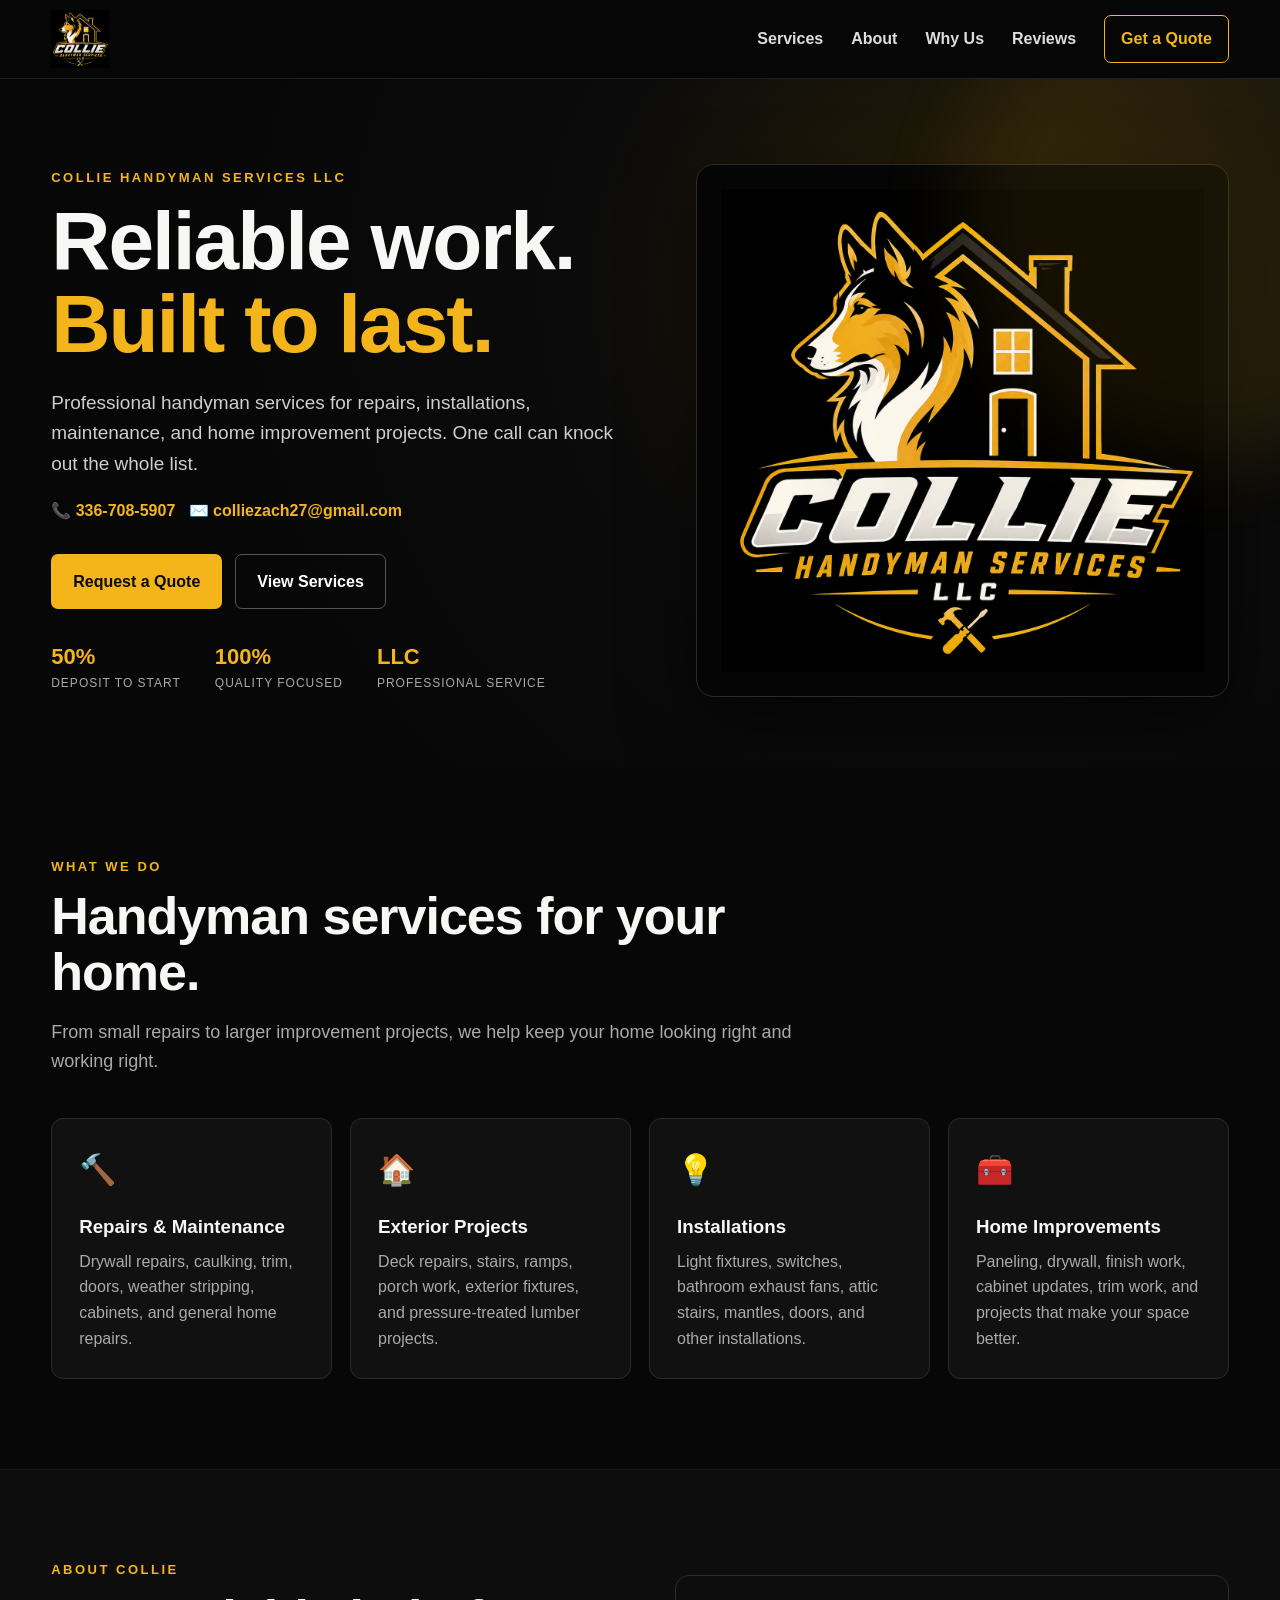
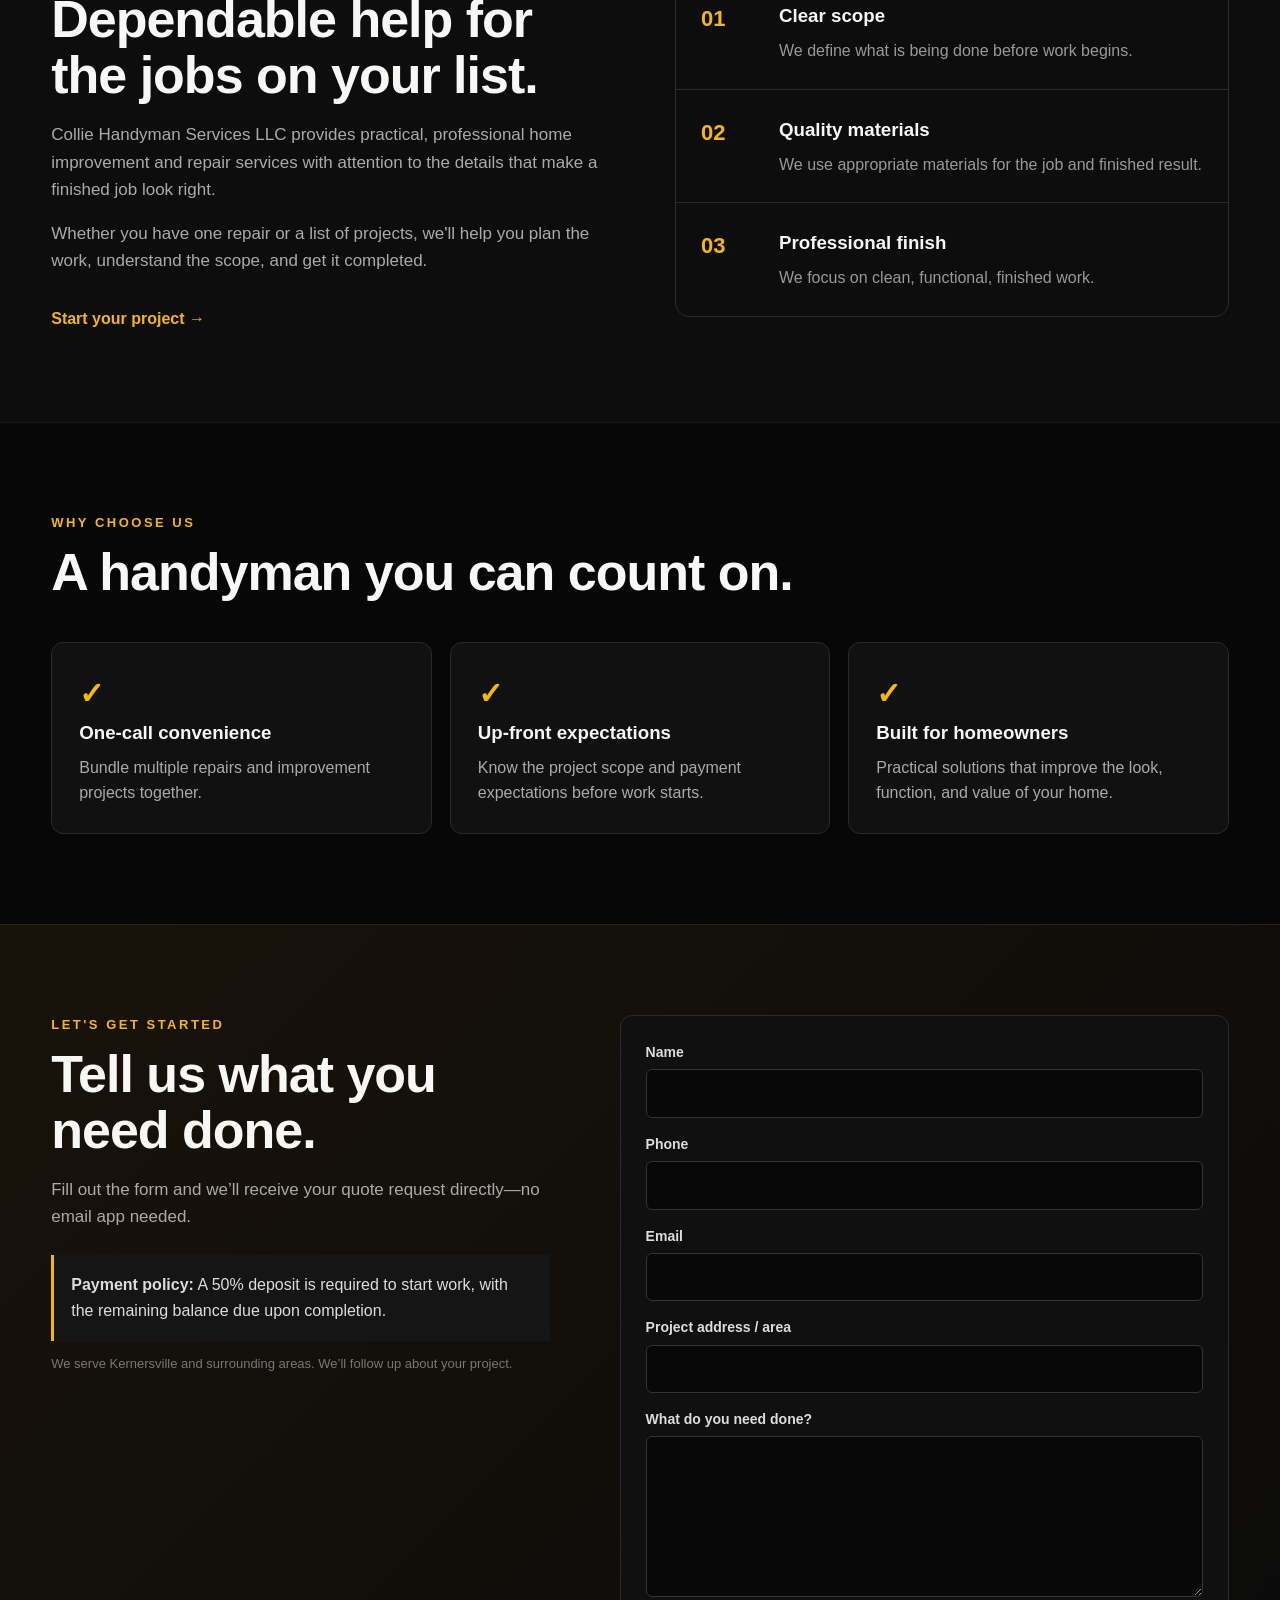
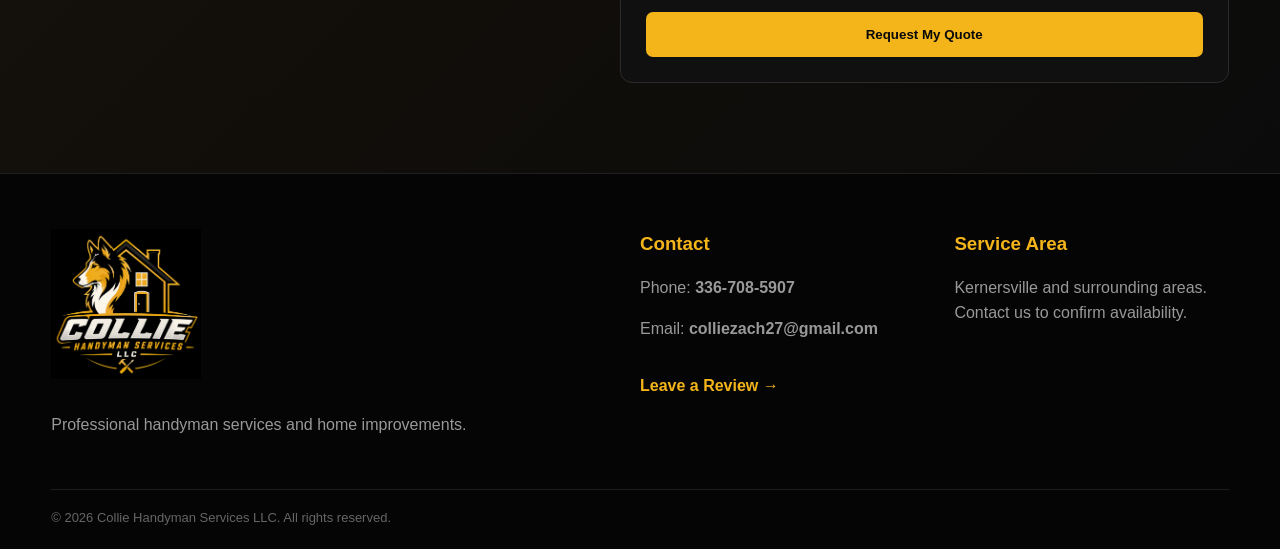
==== commit f8321f1e: "Add files via upload" ====
--- a/index.html
+++ b/index.html
@@ -17,9 +17,10 @@
       <button class="menu-toggle" aria-label="Open menu">☰</button>
       <nav class="nav" aria-label="Main navigation">
         <a href="#services">Services</a>
-        <a href="#about">About</a>
-        <a href="#work">Why Us</a>
-        <a class="nav-cta" href="#quote">Get a Quote</a>
+        <a href="#about">About</a>
+        <a href="#work">Why Us</a>
+        <a href="reviews.html">Reviews</a>
+        <a class="nav-cta" href="#quote">Get a Quote</a>
       </nav>
     </div>
   </header>
@@ -138,8 +139,9 @@
       </div>
       <div>
         <h3>Contact</h3>
-        <p>Phone: <strong>336-708-5907</strong></p>
-        <p>Email: <strong>colliezach27@gmail.com</strong></p>
+        <p>Phone: <strong>336-708-5907</strong></p>
+        <p>Email: <strong>colliezach27@gmail.com</strong></p>
+        <p><a class="text-link" href="reviews.html">Leave a Review →</a></p>
       </div>
       <div>
         <h3>Service Area</h3>
--- a/style.css
+++ b/style.css
@@ -31,3 +31,4 @@
 
 .contact-quick{font-weight:700;margin-top:16px}.contact-quick a{color:var(--gold)}.contact-quick a:hover{text-decoration:underline}
 .quote-form .honeypot{display:none}.thank-you-page{min-height:100vh;display:grid;place-items:center;padding:48px 0}.thank-you-card{max-width:700px;text-align:center}.thank-you-card .brand{display:inline-block;margin-bottom:30px}.thank-you-card .brand img{height:96px;width:auto}.thank-you-card p{color:#c4c4bf;font-size:18px}.thank-you-card .btn{margin-top:18px}
+.review-page{min-height:100vh}.review-header{background:#070707;border-bottom:1px solid #202020}.review-header .nav-wrap{height:78px}.review-intro{max-width:700px;text-align:center;margin:0 auto 36px}.review-intro p{color:#b9b9b5;font-size:18px}.review-form{max-width:700px;margin:0 auto}.check-label{display:flex;gap:10px;align-items:flex-start;font-weight:400!important;color:#aaa!important}.check-label input{width:auto!important;margin:5px 0 0!important}
